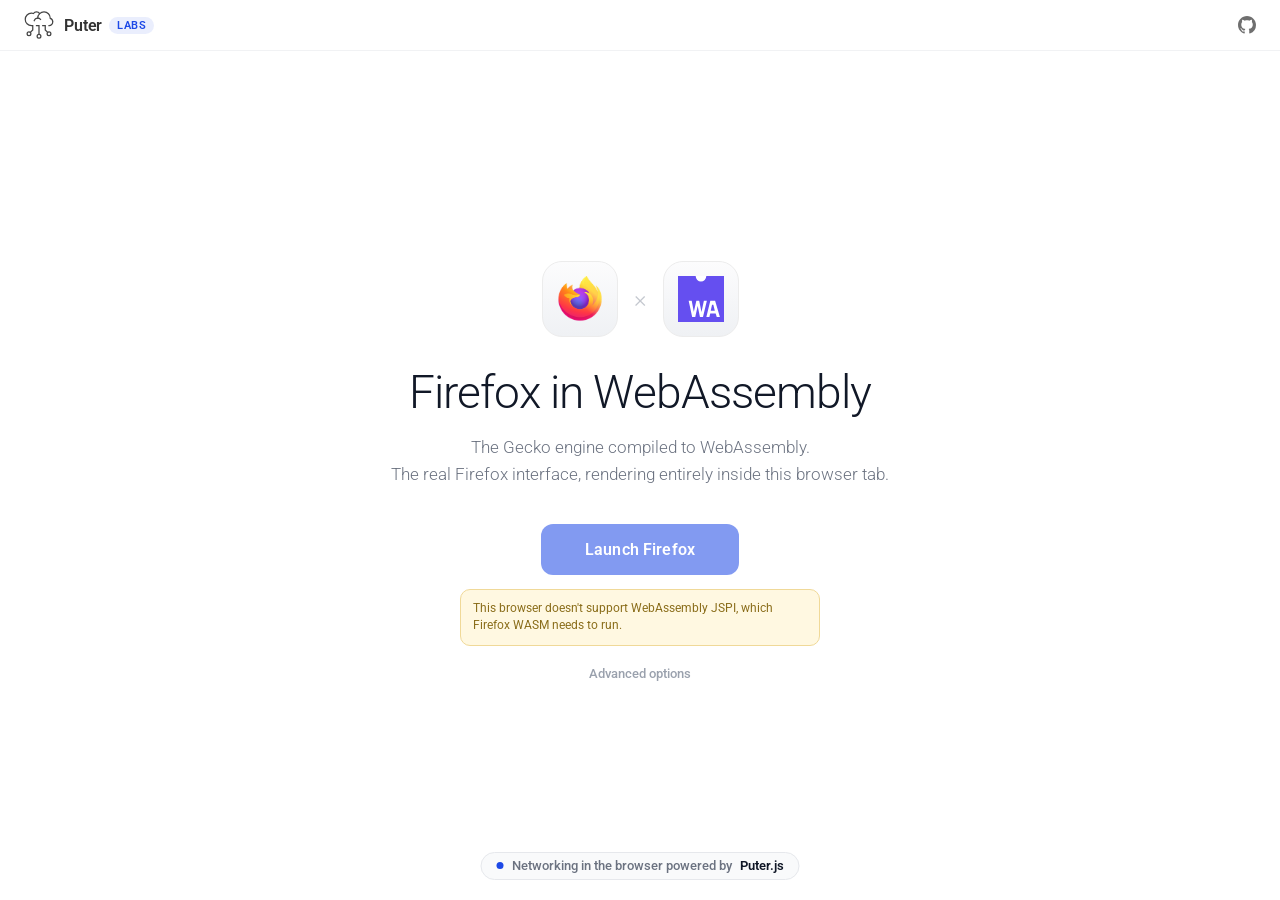
==== firefox/index.html @ 37ea147f "cam and firefox" ====
<!doctype html>
<html lang="en">
  <head>
    <meta charset="utf-8" />
    <meta name="viewport" content="width=device-width, initial-scale=1" />
    <title>Firefox in WebAssembly</title>
    <link id="favicon" rel="icon" type="image/webp" href="logo.webp" />
    <link rel="preconnect" href="https://fonts.googleapis.com" />
    <link rel="preconnect" href="https://fonts.gstatic.com" crossorigin />
    <link
      href="https://fonts.googleapis.com/css2?family=Roboto:wght@100;300;400;500;700;900&display=swap"
      rel="stylesheet"
    />
    <script type="module" crossorigin src="./assets/index-D39giZCc.js"></script>
    <link rel="stylesheet" crossorigin href="./assets/index-CJZf4zMx.css">
  </head>
  <body>
    <section id="splash" aria-live="polite">
      <header class="top-nav">
        <div class="nav-left">
          <a
            class="nav-brand"
            href="https://developer.puter.com/"
            target="_blank"
            rel="noreferrer"
            aria-label="Puter"
          >
            <img
              src="data:image/svg+xml,%3C%3Fxml%20version%3D%221.0%22%20encoding%3D%22utf-8%22%3F%3E%3Csvg%20x%3D%220px%22%20y%3D%220px%22%20width%3D%2248px%22%20height%3D%2248px%22%20viewBox%3D%220%200%2048%2048%22%20xmlns%3D%22http%3A%2F%2Fwww.w3.org%2F2000%2Fsvg%22%3E%3Cg%20stroke-width%3D%222%22%20transform%3D%22matrix(0%2C%201%2C%20-1%2C%200%2C%2047.999504%2C%200.000014)%22%3E%3Cpolyline%20points%3D%2239%2024%2025%2024%2025%2028%22%20fill%3D%22none%22%20stroke%3D%22%23444444%22%20stroke-linecap%3D%22square%22%20stroke-miterlimit%3D%2210%22%20stroke-width%3D%222%22%20stroke-linejoin%3D%22miter%22%2F%3E%3Cpolyline%20points%3D%2235.879%2010.121%2032%2014%2025%2014%2025%2018%22%20fill%3D%22none%22%20stroke%3D%22%23444444%22%20stroke-linecap%3D%22square%22%20stroke-miterlimit%3D%2210%22%20stroke-width%3D%222%22%20stroke-linejoin%3D%22miter%22%2F%3E%3Cpath%20d%3D%22M13%2C26a10.29%2C10.29%2C0%2C0%2C1-7.2-3%22%20fill%3D%22none%22%20stroke%3D%22%23444444%22%20stroke-linecap%3D%22square%22%20stroke-miterlimit%3D%2210%22%20stroke-width%3D%222%22%20stroke-linejoin%3D%22miter%22%2F%3E%3Cpath%20d%3D%22M17%2C31.6A5.826%2C5.826%2C0%2C0%2C1%2C13%2C26a5.731%2C5.731%2C0%2C0%2C1%2C2-4.4%22%20fill%3D%22none%22%20stroke%3D%22%23444444%22%20stroke-linecap%3D%22square%22%20stroke-miterlimit%3D%2210%22%20stroke-width%3D%222%22%20stroke-linejoin%3D%22miter%22%2F%3E%3Cpath%20d%3D%22M35.879%2C37.879%2C32%2C34H25v2A9.9%2C9.9%2C0%2C0%2C1%2C15%2C46%2C9.9%2C9.9%2C0%2C0%2C1%2C5%2C36a9.058%2C9.058%2C0%2C0%2C1%2C.6-3.2A5.627%2C5.627%2C0%2C0%2C1%2C3%2C28a5.888%2C5.888%2C0%2C0%2C1%2C2.8-5A9.994%2C9.994%2C0%2C0%2C1%2C3%2C16%2C9.9%2C9.9%2C0%2C0%2C1%2C13%2C6h.4A5.826%2C5.826%2C0%2C0%2C1%2C19%2C2a5.893%2C5.893%2C0%2C0%2C1%2C6%2C6%22%20fill%3D%22none%22%20stroke%3D%22%23444444%22%20stroke-linecap%3D%22square%22%20stroke-miterlimit%3D%2210%22%20stroke-width%3D%222%22%20stroke-linejoin%3D%22miter%22%2F%3E%3Ccircle%20cx%3D%2238%22%20cy%3D%228%22%20r%3D%223%22%20fill%3D%22none%22%20stroke%3D%22%23444444%22%20stroke-linecap%3D%22square%22%20stroke-miterlimit%3D%2210%22%20stroke-width%3D%222%22%20data-color%3D%22color-2%22%20stroke-linejoin%3D%22miter%22%2F%3E%3Ccircle%20cx%3D%2242%22%20cy%3D%2224%22%20r%3D%223%22%20fill%3D%22none%22%20stroke%3D%22%23444444%22%20stroke-linecap%3D%22square%22%20stroke-miterlimit%3D%2210%22%20stroke-width%3D%222%22%20data-color%3D%22color-2%22%20stroke-linejoin%3D%22miter%22%2F%3E%3Ccircle%20cx%3D%2238%22%20cy%3D%2240%22%20r%3D%223%22%20fill%3D%22none%22%20stroke%3D%22%23444444%22%20stroke-linecap%3D%22square%22%20stroke-miterlimit%3D%2210%22%20stroke-width%3D%222%22%20data-color%3D%22color-2%22%20stroke-linejoin%3D%22miter%22%2F%3E%3C%2Fg%3E%3C%2Fsvg%3E"
              alt="Puter"
              height="30"
            />
          </a>
          <a
            class="nav-brand-label"
            href="https://developer.puter.com/"
            target="_blank"
            rel="noreferrer"
          >
            Puter <span class="labs-badge">Labs</span>
          </a>
        </div>
        <div class="nav-links">
          <a
            class="nav-link"
            href="https://github.com/HeyPuter/firefox-wasm"
            target="_blank"
            rel="noreferrer"
            aria-label="GitHub"
          >
            <svg
              viewBox="0 0 16 16"
              width="18"
              height="18"
              fill="currentColor"
              aria-hidden="true"
            >
              <path
                d="M8 0C3.58 0 0 3.58 0 8c0 3.54 2.29 6.53 5.47 7.59.4.07.55-.17.55-.38 0-.19-.01-.82-.01-1.49-2.01.37-2.53-.49-2.69-.94-.09-.23-.48-.94-.82-1.13-.28-.15-.68-.52-.01-.53.63-.01 1.08.58 1.23.82.72 1.21 1.87.87 2.33.66.07-.52.28-.87.51-1.07-1.78-.2-3.64-.89-3.64-3.95 0-.87.31-1.59.82-2.15-.08-.2-.36-1.02.08-2.12 0 0 .67-.21 2.2.82.64-.18 1.32-.27 2-.27s1.36.09 2 .27c1.53-1.04 2.2-.82 2.2-.82.44 1.1.16 1.92.08 2.12.51.56.82 1.27.82 2.15 0 3.07-1.87 3.75-3.65 3.95.29.25.54.73.54 1.48 0 1.07-.01 1.93-.01 2.2 0 .21.15.46.55.38A8.01 8.01 0 0 0 16 8c0-4.42-3.58-8-8-8Z"
              />
            </svg>
          </a>
        </div>
      </header>
      <main class="stage">
        <div id="splash-shell" class="stage-inner" data-phase="loading">
          <div class="logo-lockup">
            <span class="logo-tile firefox-tile">
              <img class="project-logo" src="logo.webp" alt="Firefox" />
            </span>
            <span class="logo-x" aria-hidden="true">&times;</span>
            <span class="logo-tile wasm-tile">
              <svg
                class="wasm-mark"
                viewBox="97.43 0 107.62 107.62"
                xmlns="http://www.w3.org/2000/svg"
                role="img"
                aria-label="WebAssembly"
              >
                <rect x="97.43" y="0" width="107.62" height="107.62" fill="#fff" />
                <path
                  fill="#654ff0"
                  transform="translate(-0.21)"
                  d="M163.76,0c0,.19,0,.38,0,.58a12.34,12.34,0,0,1-24.68,0c0-.2,0-.39,0-.58H97.64V107.62H205.26V0ZM149,96.1l-5.24-25.93h-.09L138,96.1h-7.22L122.6,58h7.13l4.88,25.93h.09L140.58,58h6.67l5.28,26.25h.09L158.19,58h7L156.1,96.1Zm39.26,0-2.43-8.48H173l-1.87,8.48H164L173.22,58h11.25l11.21,38.1Z"
                />
                <polygon
                  fill="#654ff0"
                  transform="translate(-0.21)"
                  points="177.3 67.39 174.19 81.37 183.87 81.37 180.3 67.39 177.3 67.39"
                />
              </svg>
            </span>
          </div>
          <h1 id="project-title" class="splash-title">Firefox in WebAssembly</h1>
          <p class="project-copy">
            The Gecko engine compiled to WebAssembly.<br />
            The real Firefox interface, rendering entirely inside this browser
            tab.
          </p>

          <div id="stage-card" class="launch-panel" data-phase="loading">
            <div class="panel-loading" aria-label="Loading Firefox">
              <div
                class="progress-track"
                role="progressbar"
                aria-valuemin="0"
                aria-valuemax="100"
                aria-valuenow="0"
              >
                <div id="progress-fill" class="progress-fill"></div>
              </div>
              <div class="progress-meta">
                <span id="progress-phase">Preparing</span>
                <span id="progress-percent"></span>
              </div>
              <p id="splash-status" class="splash-status">Preparing Firefox…</p>
            </div>

            <div class="panel-ready" aria-label="Launch">
              <button id="start-btn" type="button" class="start-btn">
                Launch Firefox
              </button>
              <p id="jspi-note" class="jspi-note" hidden></p>
              <details class="advanced">
                <summary>Advanced options</summary>
                <div class="splash-controls">
                  <label class="option-card">
                    <input type="checkbox" id="opt-gpu" />
                    <span class="option-copy">
                      <strong>GPU acceleration</strong>
                      <span>WebGL-based rendering for web content.</span>
                    </span>
                  </label>
                  <label class="option-card">
                    <input type="checkbox" id="opt-jit" />
                    <span class="option-copy">
                      <strong>Enable JIT</strong>
                      <span>Experimental JS → WASM JIT. Expect bugs.</span>
                    </span>
                  </label>
                  <label class="wisp-field">
                    <span>Wisp server</span>
                    <span class="wisp-copy">
                      WebSocket proxy that tabs load web content through.
                    </span>
                    <input
                      type="text"
                      id="opt-wisp"
                      spellcheck="false"
                      autocomplete="off"
                      aria-label="Wisp server"
                    />
                  </label>
                  <p class="branding-note">
                    Web content is proxied through a Puter-hosted Wisp server.
                  </p>
                </div>
              </details>
            </div>
          </div>

          <section class="startup-console" aria-label="Startup console">
            <p class="phase-kicker">Startup log</p>
            <div
              id="console-output"
              class="console-box"
              role="log"
              aria-label="Startup console output"
            ></div>
          </section>
        </div>

        <a
          class="powered-badge"
          href="https://developer.puter.com/networking/"
          target="_blank"
          rel="noreferrer"
        >
          <span class="powered-dot" aria-hidden="true"></span>
          Networking in the browser powered by <strong>Puter.js</strong>
        </a>
      </main>
    </section>
    <canvas id="screen" width="1024" height="768" tabindex="0"></canvas>
  </body>
</html>
---- firefox/assets/index-CJZf4zMx.css ----
:root{color-scheme:light;font-family:Roboto,Arial,sans-serif;background:#fff;color:#111827}*{box-sizing:border-box}body{margin:0;min-width:320px;min-height:100vh;overflow:hidden;background:#fff;color:#111827;-webkit-font-smoothing:antialiased}button,input{font:inherit}#screen{display:none;width:100vw;height:100vh;border:0;image-rendering:pixelated;background:#fff;outline:none}#screen.ready{display:block}#splash{height:100dvh;overflow:hidden}#splash.done{display:none}.top-nav{position:fixed;top:0;left:0;width:100%;z-index:100;display:flex;align-items:center;justify-content:space-between;gap:16px;padding:10px 24px;background:#ffffffbf;backdrop-filter:blur(20px) saturate(180%);-webkit-backdrop-filter:blur(20px) saturate(180%);border-bottom:1px solid rgba(209,213,219,.3)}.nav-left{display:flex;align-items:center;gap:10px}.nav-brand{display:inline-flex;align-items:center}.nav-brand-label{display:inline-flex;align-items:center;gap:7px;color:#333;font-size:16px;font-weight:600;letter-spacing:-.01em;text-decoration:none;transition:opacity .15s cubic-bezier(.4,0,.6,1)}.nav-brand-label:hover{opacity:.7}.labs-badge{padding:2px 8px;border-radius:999px;background:#1d49e717;color:#1d49e7;font-size:11px;font-weight:600;letter-spacing:.05em;text-transform:uppercase}.nav-brand img{display:block;height:30px;width:auto}.nav-links{display:flex;align-items:center;gap:18px}.nav-link{display:inline-flex;align-items:center;gap:6px;color:#333;font-size:14px;font-weight:500;text-decoration:none;opacity:.7;transition:opacity .15s cubic-bezier(.4,0,.6,1)}.nav-link:hover{opacity:1}.stage{position:relative;height:100%;display:flex;align-items:center;justify-content:center;padding:88px 24px 40px;overflow:hidden}.stage-inner{width:100%;max-width:580px;max-height:100%;min-height:0;display:flex;flex-direction:column;align-items:center;text-align:center;overflow-y:auto}.logo-lockup{display:flex;align-items:center;justify-content:center;gap:16px;margin:0 0 30px}.logo-tile{width:76px;height:76px;padding:14px;display:flex;align-items:center;justify-content:center;background:linear-gradient(180deg,#fcfcfd,#eff1f4);border:1px solid #ececec;border-radius:20px}.project-logo,.wasm-mark{width:100%;height:auto;display:block}.logo-x{color:#c4c8cf;font-size:24px;font-weight:300;line-height:1;user-select:none}.splash-title{margin:0;font-size:46px;line-height:1.1;font-weight:300;letter-spacing:-.02em;color:#111827}.project-copy{margin:16px 0 0;max-width:62ch;color:#6b7280;font-size:17px;font-weight:300;line-height:1.6}.powered-badge{position:absolute;bottom:20px;left:50%;transform:translate(-50%);display:inline-flex;align-items:center;gap:8px;padding:7px 15px;border:1px solid #e6e8ec;border-radius:999px;background:#f9fafb;color:#6b7280;font-size:12.5px;font-weight:500;line-height:1;text-decoration:none;transition:border-color .15s ease,color .15s ease,background-color .15s ease}.powered-badge strong{color:#111827;font-weight:600}.powered-badge:hover{border-color:#1d49e7;background:#1d49e70d;color:#1d49e7}.powered-badge:hover strong{color:#1d49e7}.powered-dot{width:7px;height:7px;border-radius:999px;background:#1d49e7}.stage[data-phase=console] .powered-badge{display:none}.launch-panel{width:100%;max-width:360px;margin:36px 0 0;display:flex;flex-direction:column;align-items:center;min-height:92px;justify-content:center}.panel-loading{display:none;flex-direction:column;align-items:stretch;gap:12px;width:100%}.panel-ready{display:none;flex-direction:column;align-items:center;gap:14px;width:100%}#stage-card[data-phase=loading] .panel-loading,#stage-card[data-phase=ready] .panel-ready,#stage-card[data-phase=console] .panel-ready{display:flex}.progress-track{height:8px;overflow:hidden;border-radius:999px;background:#eef0f3}.progress-fill{width:0%;height:100%;border-radius:999px;background:#1d49e7;transition:width .12s ease}.progress-meta{display:flex;justify-content:space-between;gap:16px;color:#9aa1ad;font-size:12px;font-weight:500;letter-spacing:.02em;font-variant-numeric:tabular-nums}.splash-status{margin:0;min-height:18px;color:#6b7280;font-size:13px;font-weight:300;line-height:1.5;font-variant-numeric:tabular-nums}.start-btn{appearance:none;border:none;border-radius:12px;color:#fff;font-size:16px;font-weight:600;letter-spacing:.01em;padding:16px 44px;cursor:pointer;background:linear-gradient(120deg,#1d49e7,#4f74ff,#1d49e7);background-size:220% 100%;animation:launch-drift 5s ease-in-out infinite;transition:transform .15s ease,filter .15s ease}@keyframes launch-drift{0%,to{background-position:0% 50%}50%{background-position:100% 50%}}.start-btn:hover:not(:disabled){transform:translateY(-1px);filter:brightness(1.06)}.start-btn:active:not(:disabled){transform:translateY(0)}.start-btn:disabled{opacity:.55;cursor:default;background:#1d49e7;animation:none}@media (prefers-reduced-motion: reduce){.start-btn{animation:none}}.advanced{width:100%;max-width:320px}.advanced>summary{list-style:none;cursor:pointer;text-align:center;color:#9aa1ad;font-size:13px;font-weight:500;padding:6px;user-select:none;transition:color .15s ease}.advanced>summary::-webkit-details-marker{display:none}.advanced>summary:hover{color:#6b7280}.advanced[open]>summary{margin-bottom:10px}.splash-controls{display:grid;gap:10px;text-align:left}.option-card{display:flex;align-items:flex-start;gap:10px;padding:12px;border:1px solid #e2e5ea;border-radius:10px;background:#fff;color:#333;cursor:pointer;user-select:none;transition:border-color .15s ease}.option-card:hover{border-color:#1d49e7}.option-card input[type=checkbox]{width:16px;height:16px;margin-top:1px;accent-color:#1d49e7}.option-card:has(input:disabled),.wisp-field:has(input:disabled){opacity:.55;pointer-events:none}.option-copy strong,.option-copy span{display:block}.option-copy strong{margin-bottom:2px;color:#333;font-size:13px;font-weight:500}.option-copy span{color:#6b7280;font-size:12px;font-weight:300;line-height:1.4}.wisp-field{display:grid;gap:6px;color:#333;font-size:13px;font-weight:500}.wisp-copy{color:#6b7280;font-size:12px;font-weight:300;line-height:1.4}.wisp-field input{width:100%;padding:9px 11px;border:1px solid #e2e5ea;border-radius:8px;background:#f9f9f9;color:#333;font:12px/1.35 ui-monospace,SFMono-Regular,Menlo,Consolas,Liberation Mono,monospace}.wisp-field input:focus{outline:none;border-color:#1d49e7}.jspi-note{width:100%;margin:0;padding:10px 12px;border:1px solid #f0d998;border-radius:10px;background:#fff8e1;color:#8a6d1a;font-size:12px;line-height:1.45;text-align:left}.jspi-note[hidden]{display:none}.jspi-note code{font-family:ui-monospace,SFMono-Regular,Menlo,Consolas,monospace;font-size:11px;overflow-wrap:anywhere}.branding-note{display:none;margin:0;padding:10px 12px;border:1px solid #e2e5ea;border-radius:10px;background:#f9fafb;color:#6b7280;font-size:12px;font-weight:300;line-height:1.45}#stage-card.puter-branded .wisp-field{display:none}#stage-card.puter-branded .branding-note{display:block}.startup-console{display:none;width:100%;max-width:580px;margin-top:24px;text-align:left}#splash-shell[data-phase=console] .startup-console{display:flex;flex-direction:column}.phase-kicker{margin:0 0 8px;color:#9aa1ad;font-size:13px;font-weight:600;letter-spacing:.06em;text-transform:uppercase}.console-box{height:220px;overflow:auto;padding:12px 15px;border:1px solid #eaebee;border-radius:10px;background:#fafbfc;color:#3b3d40;font:12px/1.45 Menlo,Monaco,Consolas,Courier New,monospace;white-space:pre-wrap;word-break:break-word}.console-line{margin:0}.console-line.log{color:#3b3d40}.console-line.warn{color:#b45309}.console-line.error{color:#d73a49}.console-prefix{color:#9aa1ad;user-select:none}@media (max-width: 600px){.stage{padding:88px 20px 44px}.splash-title{font-size:34px}.project-copy{font-size:16px}}
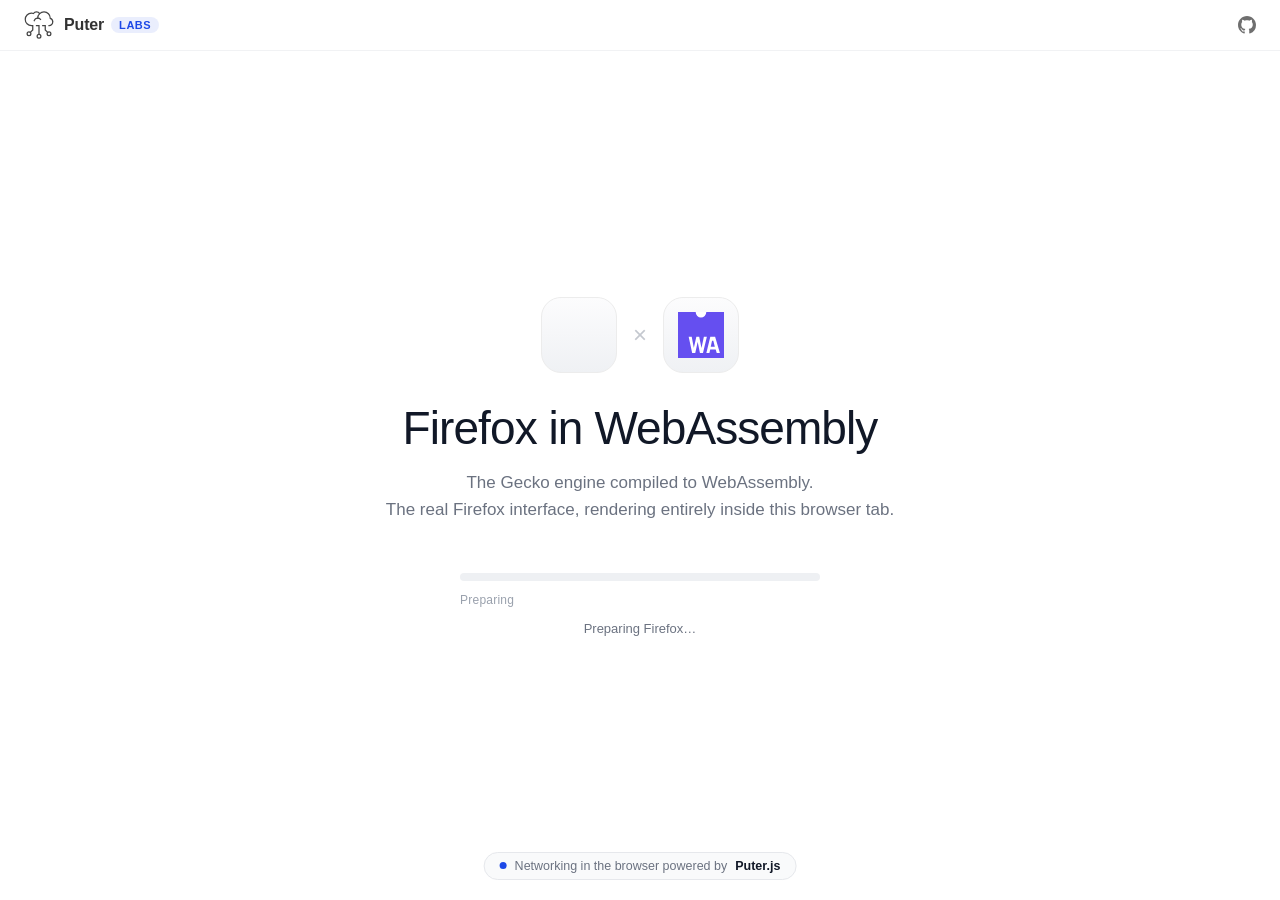
==== commit 9322d5d4: "Add service worker registration to index.html Added a service worker registration script to enhance " ====
--- a/firefox/index.html
+++ b/firefox/index.html
@@ -3,6 +3,25 @@
   <head>
     <meta charset="utf-8" />
     <meta name="viewport" content="width=device-width, initial-scale=1" />
+    <script>
+      if ("serviceWorker" in navigator) {
+        window.addEventListener("load", () => {
+          navigator.serviceWorker.register("/coi-sw.js").then(
+            (registration) => {
+              console.log("COI Service Worker registered successfully.");
+              
+              // The page MUST reload once after registration so the worker takes complete control of the network
+              if (navigator.serviceWorker.controller === null) {
+                window.location.reload();
+              }
+            },
+            (err) => {
+              console.error("COI Service Worker registration failed: ", err);
+            }
+          );
+        });
+      }
+    </script>
     <title>Firefox in WebAssembly</title>
     <link id="favicon" rel="icon" type="image/webp" href="logo.webp" />
     <link rel="preconnect" href="https://fonts.googleapis.com" />
